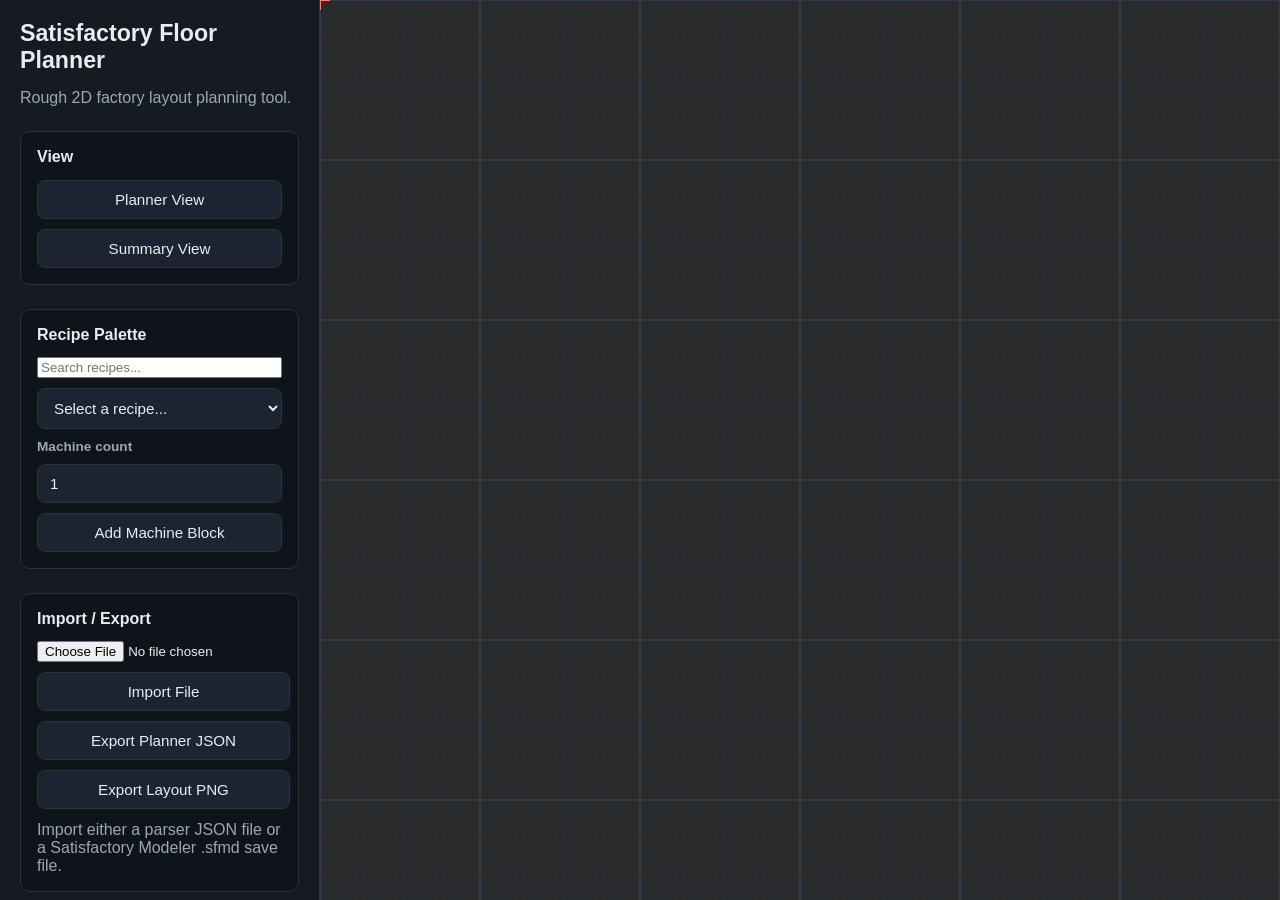
==== index.html @ 072538a0 "Added Machine count to recipe pallete" ====
<!DOCTYPE html>
<html lang="en">
<head>
  <meta charset="UTF-8" />
  <meta name="viewport" content="width=device-width, initial-scale=1.0" />
  <title>Satisfactory Floor Planner</title>

  <!-- Google Analytics -->
  <script async src="https://www.googletagmanager.com/gtag/js?id=G-T5HRJ5LG8W"></script>
  <script>
    window.dataLayer = window.dataLayer || [];
    function gtag(){dataLayer.push(arguments);}
    gtag('js', new Date());

    // debug_mode lets you see events instantly in GA DebugView
    gtag('config', 'G-T5HRJ5LG8W', { debug_mode: true });
  </script>

  <link rel="stylesheet" href="style.css" />
</head>
<body>
  <div id="app">
    <aside id="sidebar">
      <h1>Satisfactory Floor Planner</h1>
      <p class="subhead">Rough 2D factory layout planning tool.</p>

      <section class="panel">
        <h2>View</h2>
        <div class="machine-picker">
          <button id="plannerViewBtn" type="button">Planner View</button>
          <button id="summaryViewBtn" type="button">Summary View</button>
        </div>
      </section>

      <section class="panel">
        <h2>Recipe Palette</h2>
        <div class="machine-picker">
          <input
            id="recipeSearch"
            type="text"
            placeholder="Search recipes..."
            autocomplete="off"
          />

          <select id="machineSelect"></select>

          <label class="field-label" for="machineCountInput">Machine count</label>
          <input
            id="machineCountInput"
            type="number"
            min="1"
            step="1"
            value="1"
          />

          <button id="addMachineBtn" type="button">Add Machine Block</button>
        </div>
      </section>

      <section class="panel">
        <h2>Import / Export</h2>
        <div class="machine-picker">
          <input id="importFactoryFile" type="file" accept=".sfmd,.json" />
          <button id="importFactoryBtn" type="button">Import File</button>
          <button id="exportPlannerBtn" type="button">Export Planner JSON</button>
          <button id="exportLayoutPngBtn" type="button">Export Layout PNG</button>
        </div>
        <p class="subhead" style="margin-top: 12px; margin-bottom: 0;">
          Import either a parser JSON file or a Satisfactory Modeler .sfmd save file.
        </p>
      </section>

      <section class="panel">
        <h2>Controls</h2>
        <ul>
          <li>Mouse wheel: Zoom</li>
          <li>Middle mouse drag: Pan</li>
          <li>Left drag: Move machine or selected machines</li>
          <li>R: Rotate selected machine or selected machines</li>
          <li>Delete / Backspace: Remove selected machine</li>
        </ul>
      </section>

      <section class="panel">
        <h2>Selected</h2>
        <div id="selectedInfo">None</div>
      </section>
    </aside>

    <main id="workspace">
      <canvas id="plannerCanvas"></canvas>

      <div id="summaryView">
        <section class="panel">
          <h2>Summary</h2>
          <div id="summaryCards" class="summary-cards"></div>
        </section>

        <section class="panel">
          <h2>Recipe Blocks</h2>
          <div class="table-wrap">
            <table id="summaryTable">
              <thead>
                <tr>
                  <th>Recipe</th>
                  <th>Machine</th>
                  <th>Exact Machines</th>
                  <th>Rounded</th>
                  <th>Per-Machine Footprint</th>
                  <th>Block Layout</th>
                  <th>Estimated Block Size</th>
                </tr>
              </thead>
              <tbody></tbody>
            </table>
          </div>
        </section>

        <section class="panel">
          <h2>Layout Preview</h2>
          <p class="subhead">One rectangle = one grouped machine block.</p>
          <canvas id="summaryPreviewCanvas" width="1400" height="2000"></canvas>
        </section>
      </div>
    </main>
  </div>

  <script src="app.js"></script>

  <script>
    const exportPlannerBtn = document.getElementById("exportPlannerBtn");
    const exportLayoutPngBtn = document.getElementById("exportLayoutPngBtn");

    if (exportPlannerBtn) {
      exportPlannerBtn.addEventListener("click", () => {
        if (typeof gtag === "function") {
          console.log("GA event fired: export_planner_json");
          gtag("event", "export_planner_json");
        } else {
          console.error("GA NOT LOADED");
        }

        if (!window.getPlannerState) {
          console.error("getPlannerState not found");
          return;
        }

        const data = window.getPlannerState();

        const blob = new Blob([JSON.stringify(data, null, 2)], {
          type: "application/json"
        });

        const url = URL.createObjectURL(blob);

        const a = document.createElement("a");
        a.href = url;
        a.download = "planner_layout.json";
        a.click();

        URL.revokeObjectURL(url);
      });
    }

    if (exportLayoutPngBtn) {
      exportLayoutPngBtn.addEventListener("click", () => {
        if (typeof gtag === "function") {
          console.log("GA event fired: export_layout_png");
          gtag("event", "export_layout_png");
        } else {
          console.error("GA NOT LOADED");
        }

        if (typeof exportLayoutPng === "function") {
          exportLayoutPng();
        } else {
          console.error("exportLayoutPng function not found in app.js");
        }
      });
    }
  </script>
</body>
</html>
---- style.css ----
* {
  box-sizing: border-box;
}

html,
body {
  margin: 0;
  width: 100%;
  height: 100%;
  overflow: hidden;
  font-family: Arial, sans-serif;
  background: #11161d;
  color: #e6edf3;
}

#app {
  display: flex;
  width: 100%;
  height: 100%;
}

#sidebar {
  width: 320px;
  min-width: 320px;
  max-width: 320px;
  background: #161b22;
  border-right: 1px solid #2d333b;
  padding: 20px;
  overflow-y: auto;
}

#sidebar h1 {
  margin-top: 0;
  margin-bottom: 8px;
  font-size: 1.45rem;
  line-height: 1.15;
}

.subhead {
  color: #9da7b3;
  margin-bottom: 24px;
}

.panel {
  margin-bottom: 24px;
  padding: 16px;
  background: #0f141a;
  border: 1px solid #2d333b;
  border-radius: 10px;
}

.panel h2 {
  margin-top: 0;
  font-size: 1rem;
}

.machine-palette {
  display: grid;
  grid-template-columns: 1fr;
  gap: 10px;
}

.machine-btn {
  width: 100%;
  padding: 10px 12px;
  border: 1px solid #2d333b;
  border-radius: 8px;
  background: #1b2430;
  color: #e6edf3;
  text-align: left;
  cursor: pointer;
  transition: background 0.15s ease, border-color 0.15s ease;
}

.machine-btn:hover {
  background: #243041;
  border-color: #3d4c60;
}

.machine-btn .machine-name {
  display: block;
  font-size: 0.95rem;
  font-weight: 700;
  margin-bottom: 4px;
}

.machine-btn .machine-size {
  display: block;
  font-size: 0.82rem;
  color: #9da7b3;
}
.field-label {
  color: #9da7b3;
  font-size: 0.85rem;
  font-weight: 700;
}

.machine-picker input[type="number"] {
  width: 100%;
  padding: 10px 12px;
  border: 1px solid #2d333b;
  border-radius: 8px;
  background: #1b2430;
  color: #e6edf3;
  font-size: 0.95rem;
}

.machine-picker input[type="number"]:hover,
.machine-picker input[type="number"]:focus {
  background: #243041;
  border-color: #3d4c60;
  outline: none;
}
ul {
  padding-left: 18px;
  margin-bottom: 0;
}

li {
  margin-bottom: 8px;
  color: #c3ccd5;
}

#workspace {
  position: relative;
  flex: 1;
  overflow: hidden;
  background: #0b0f14;
}
#plannerCanvas {
  display: block;
  width: 100%;
  height: 100%;
  cursor: default;
}

.machine-picker {
  display: grid;
  grid-template-columns: 1fr;
  gap: 10px;
}

.machine-picker select,
.machine-picker button {
  width: 100%;
  padding: 10px 12px;
  border: 1px solid #2d333b;
  border-radius: 8px;
  background: #1b2430;
  color: #e6edf3;
  font-size: 0.95rem;
}

.machine-picker select {
  cursor: pointer;
}

.machine-picker button {
  cursor: pointer;
  text-align: center;
}

.machine-picker select:hover,
.machine-picker button:hover {
  background: #243041;
  border-color: #3d4c60;
}
#summaryView {
  display: none;
  height: 100%;
  overflow-y: auto;
  overflow-x: hidden;
  padding: 24px;
}

.summary-cards {
  display: grid;
  grid-template-columns: repeat(auto-fit, minmax(180px, 1fr));
  gap: 12px;
}

.summary-card {
  background: #1b2430;
  border: 1px solid #2d333b;
  border-radius: 10px;
  padding: 14px;
}

.summary-card .label {
  color: #9da7b3;
  font-size: 0.9rem;
  margin-bottom: 8px;
}

.summary-card .value {
  font-size: 1.6rem;
  font-weight: 700;
}

.table-wrap {
  overflow-x: auto;
}

#summaryPreviewCanvas {
  display: block;
  width: 100%;
  max-width: 100%;
  border: 1px solid #2d333b;
  border-radius: 8px;
  background: #0c1117;
}
@media print {
  html,
  body {
    overflow: visible !important;
    background: #ffffff !important;
    color: #000000 !important;
  }

  #sidebar,
  #plannerCanvas {
    display: none !important;
  }

  #workspace {
    overflow: visible !important;
    background: #ffffff !important;
  }

  #summaryView {
    display: block !important;
    padding: 0 !important;
    overflow: visible !important;
  }

  .panel {
    background: #ffffff !important;
    color: #000000 !important;
    border: 1px solid #cccccc !important;
    break-inside: avoid;
    page-break-inside: avoid;
  }

  .summary-card,
  #summaryPreviewCanvas,
  table,
  th,
  td {
    color: #000000 !important;
  }

  #summaryPreviewCanvas {
    border: 1px solid #cccccc !important;
    max-width: 100% !important;
    height: auto !important;
  }

  a,
  button,
  input,
  select {
    display: none !important;
  }
}
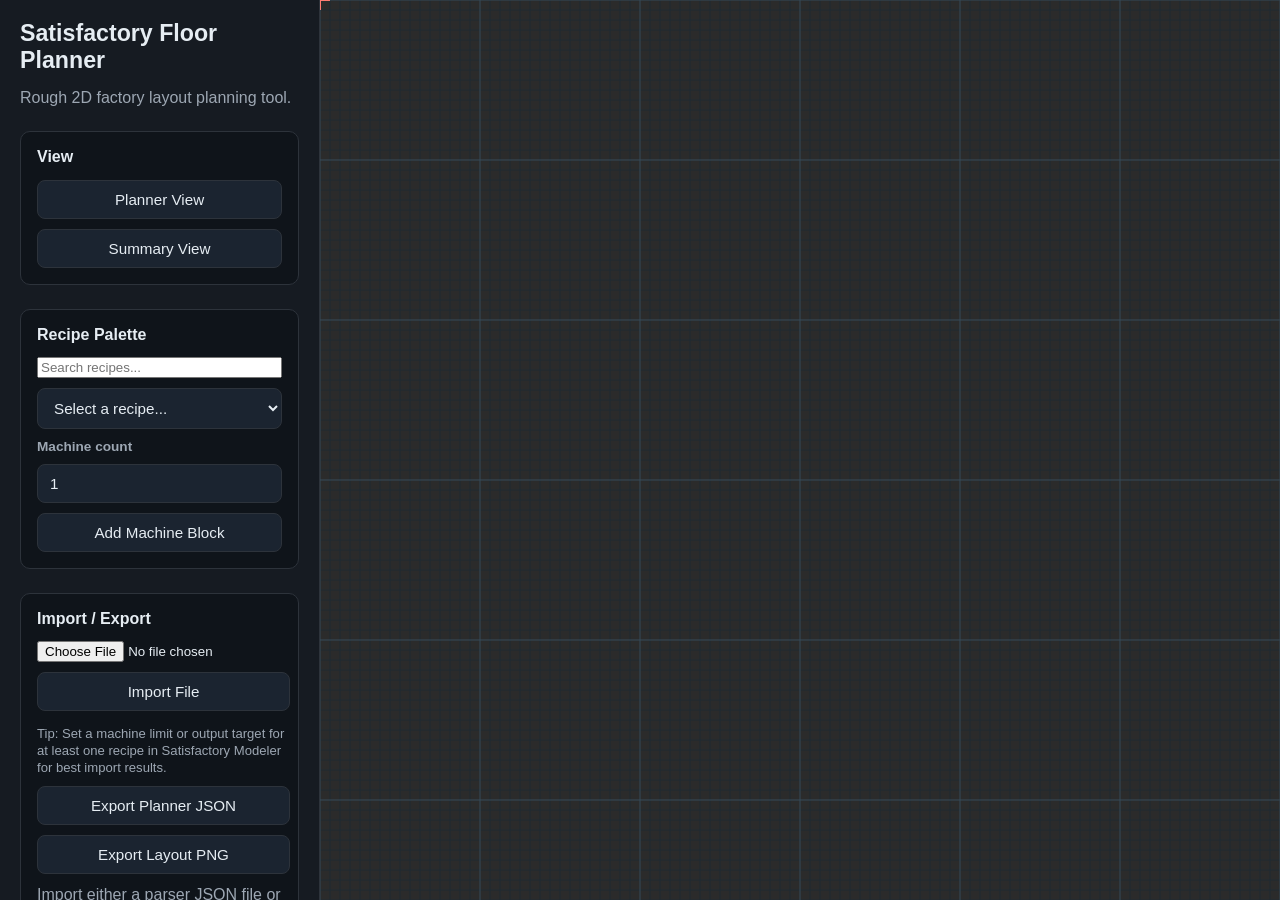
==== commit cba15fb6: "adding uploader tooltip" ====
--- a/index.html
+++ b/index.html
@@ -61,10 +61,29 @@
         <h2>Import / Export</h2>
         <div class="machine-picker">
           <input id="importFactoryFile" type="file" accept=".sfmd,.json" />
-          <button id="importFactoryBtn" type="button">Import File</button>
+
+          <div class="tooltip-wrap">
+            <button
+              id="importFactoryBtn"
+              type="button"
+              title="For best results, manually set a machine limit or output target for at least one recipe in Satisfactory Modeler before exporting."
+            >
+              Import File
+            </button>
+
+            <div class="tooltip-text">
+              For best results, manually set a machine limit or output target for at least one recipe in Satisfactory Modeler before exporting.
+            </div>
+          </div>
+
+          <p class="import-hint">
+            Tip: Set a machine limit or output target for at least one recipe in Satisfactory Modeler for best import results.
+          </p>
+
           <button id="exportPlannerBtn" type="button">Export Planner JSON</button>
           <button id="exportLayoutPngBtn" type="button">Export Layout PNG</button>
         </div>
+
         <p class="subhead" style="margin-top: 12px; margin-bottom: 0;">
           Import either a parser JSON file or a Satisfactory Modeler .sfmd save file.
         </p>
--- a/style.css
+++ b/style.css
@@ -151,6 +151,44 @@
   font-size: 0.95rem;
 }
 
+.import-hint {
+  margin: 4px 0 0;
+  color: #9da7b3;
+  font-size: 0.82rem;
+  line-height: 1.3;
+}
+
+.tooltip-wrap {
+  position: relative;
+  width: 100%;
+}
+
+.tooltip-wrap button {
+  width: 100%;
+}
+
+.tooltip-text {
+  display: none;
+  position: absolute;
+  left: 0;
+  top: calc(100% + 6px);
+  z-index: 20;
+  width: 100%;
+  padding: 10px 12px;
+  border: 1px solid #3d4c60;
+  border-radius: 8px;
+  background: #0f141a;
+  color: #e6edf3;
+  font-size: 0.82rem;
+  line-height: 1.35;
+  box-shadow: 0 6px 18px rgba(0, 0, 0, 0.35);
+}
+
+.tooltip-wrap:hover .tooltip-text,
+.tooltip-wrap:focus-within .tooltip-text {
+  display: block;
+}
+
 .machine-picker select {
   cursor: pointer;
 }
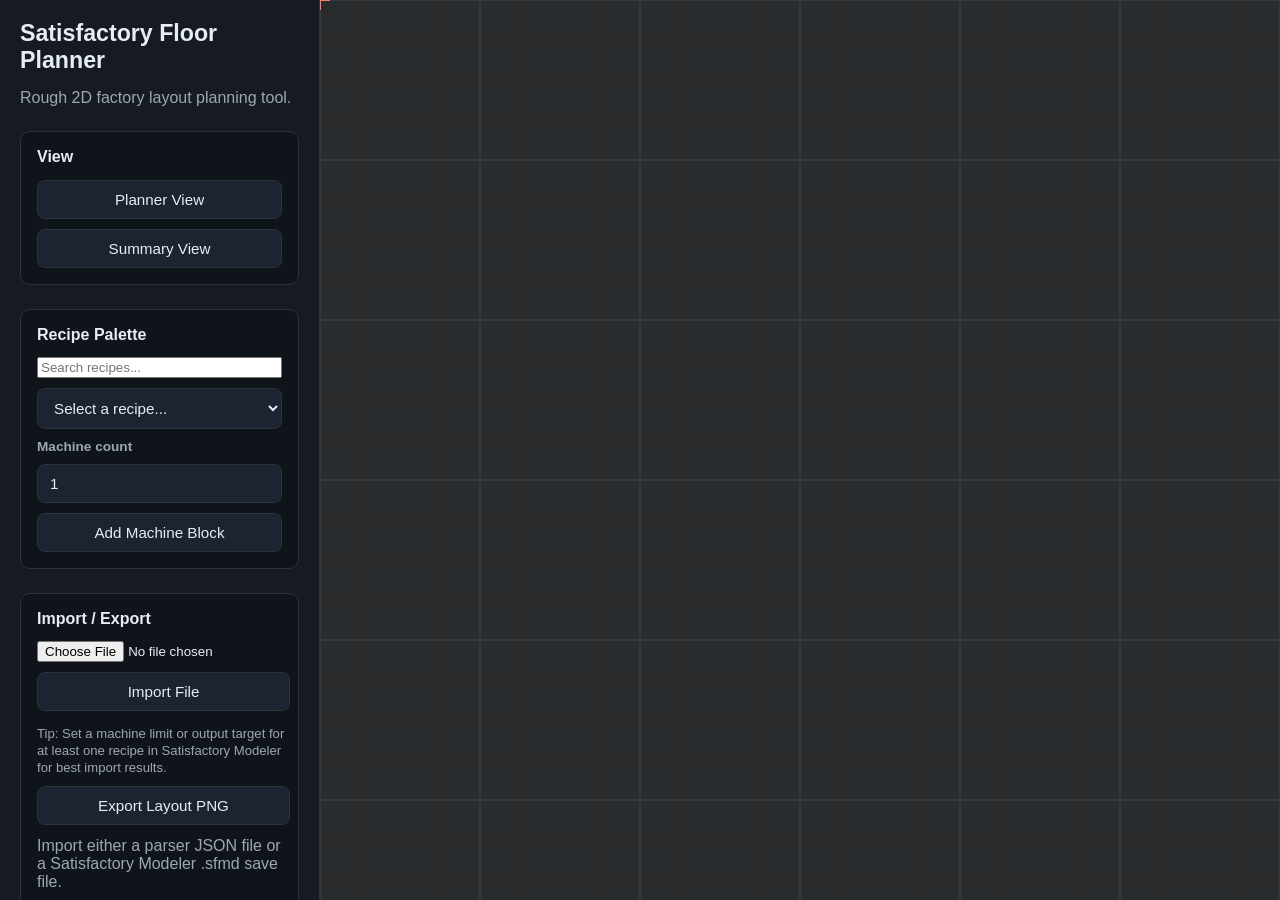
==== commit 47f028ea: "removing export json for now" ====
--- a/index.html
+++ b/index.html
@@ -79,8 +79,6 @@
           <p class="import-hint">
             Tip: Set a machine limit or output target for at least one recipe in Satisfactory Modeler for best import results.
           </p>
-
-          <button id="exportPlannerBtn" type="button">Export Planner JSON</button>
           <button id="exportLayoutPngBtn" type="button">Export Layout PNG</button>
         </div>
 
@@ -147,40 +145,7 @@
   <script src="app.js"></script>
 
   <script>
-    const exportPlannerBtn = document.getElementById("exportPlannerBtn");
     const exportLayoutPngBtn = document.getElementById("exportLayoutPngBtn");
-
-    if (exportPlannerBtn) {
-      exportPlannerBtn.addEventListener("click", () => {
-        if (typeof gtag === "function") {
-          console.log("GA event fired: export_planner_json");
-          gtag("event", "export_planner_json");
-        } else {
-          console.error("GA NOT LOADED");
-        }
-
-        if (!window.getPlannerState) {
-          console.error("getPlannerState not found");
-          return;
-        }
-
-        const data = window.getPlannerState();
-
-        const blob = new Blob([JSON.stringify(data, null, 2)], {
-          type: "application/json"
-        });
-
-        const url = URL.createObjectURL(blob);
-
-        const a = document.createElement("a");
-        a.href = url;
-        a.download = "planner_layout.json";
-        a.click();
-
-        URL.revokeObjectURL(url);
-      });
-    }
-
     if (exportLayoutPngBtn) {
       exportLayoutPngBtn.addEventListener("click", () => {
         if (typeof gtag === "function") {
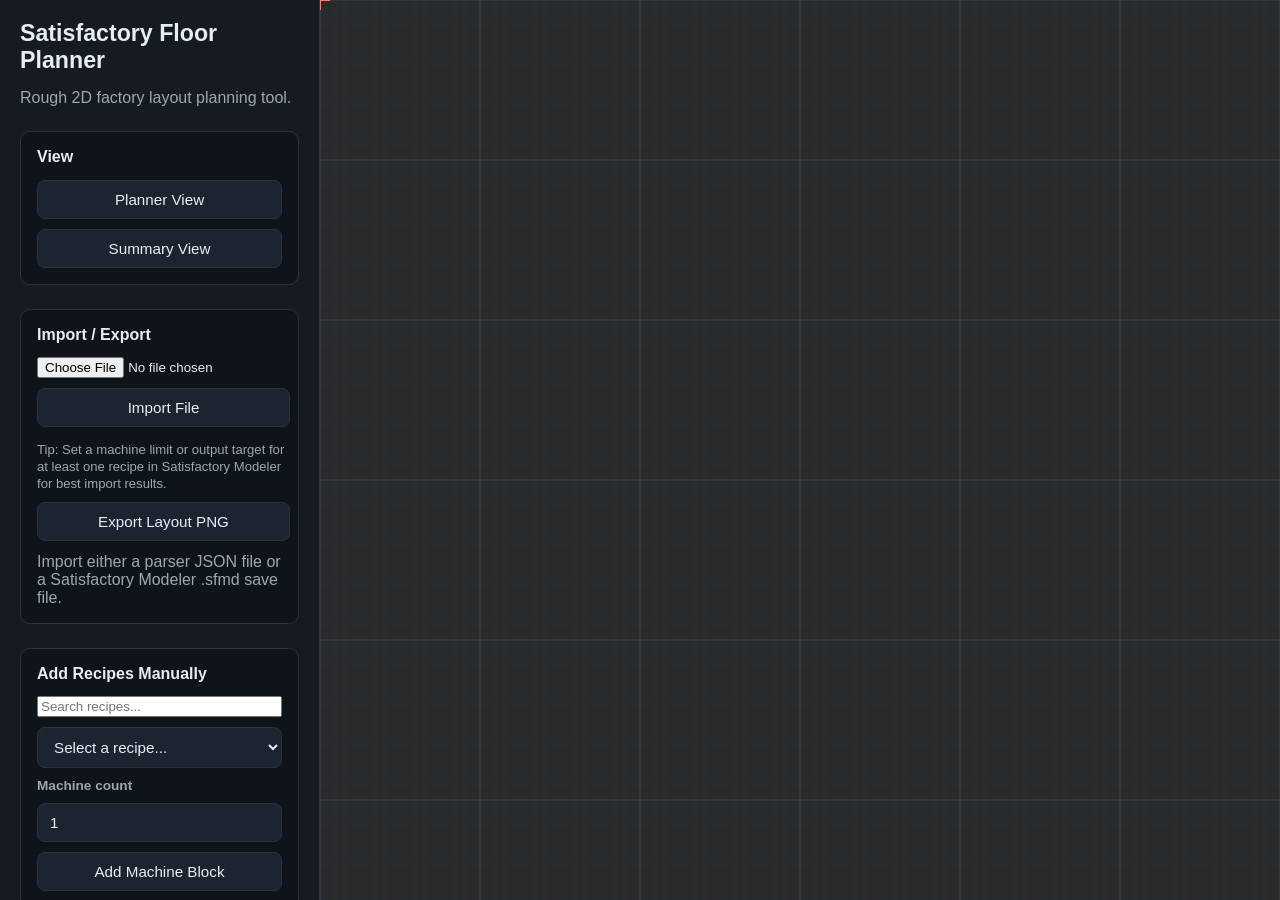
==== commit 6071b4c4: "reordering sidebar" ====
--- a/index.html
+++ b/index.html
@@ -33,7 +33,38 @@
       </section>
 
       <section class="panel">
-        <h2>Recipe Palette</h2>
+        <h2>Import / Export</h2>
+        <div class="machine-picker">
+          <input id="importFactoryFile" type="file" accept=".sfmd,.json" />
+
+          <div class="tooltip-wrap">
+            <button
+              id="importFactoryBtn"
+              type="button"
+              title="For best results, manually set a machine limit or output target for at least one recipe in Satisfactory Modeler before exporting."
+            >
+              Import File
+            </button>
+
+            <div class="tooltip-text">
+              For best results, manually set a machine limit or output target for at least one recipe in Satisfactory Modeler before exporting.
+            </div>
+          </div>
+
+          <p class="import-hint">
+            Tip: Set a machine limit or output target for at least one recipe in Satisfactory Modeler for best import results.
+          </p>
+
+          <button id="exportLayoutPngBtn" type="button">Export Layout PNG</button>
+        </div>
+
+        <p class="subhead" style="margin-top: 12px; margin-bottom: 0;">
+          Import either a parser JSON file or a Satisfactory Modeler .sfmd save file.
+        </p>
+      </section>
+
+      <section class="panel">
+        <h2>Add Recipes Manually</h2>
         <div class="machine-picker">
           <input
             id="recipeSearch"
@@ -55,36 +86,6 @@
 
           <button id="addMachineBtn" type="button">Add Machine Block</button>
         </div>
-      </section>
-
-      <section class="panel">
-        <h2>Import / Export</h2>
-        <div class="machine-picker">
-          <input id="importFactoryFile" type="file" accept=".sfmd,.json" />
-
-          <div class="tooltip-wrap">
-            <button
-              id="importFactoryBtn"
-              type="button"
-              title="For best results, manually set a machine limit or output target for at least one recipe in Satisfactory Modeler before exporting."
-            >
-              Import File
-            </button>
-
-            <div class="tooltip-text">
-              For best results, manually set a machine limit or output target for at least one recipe in Satisfactory Modeler before exporting.
-            </div>
-          </div>
-
-          <p class="import-hint">
-            Tip: Set a machine limit or output target for at least one recipe in Satisfactory Modeler for best import results.
-          </p>
-          <button id="exportLayoutPngBtn" type="button">Export Layout PNG</button>
-        </div>
-
-        <p class="subhead" style="margin-top: 12px; margin-bottom: 0;">
-          Import either a parser JSON file or a Satisfactory Modeler .sfmd save file.
-        </p>
       </section>
 
       <section class="panel">
@@ -146,6 +147,7 @@
 
   <script>
     const exportLayoutPngBtn = document.getElementById("exportLayoutPngBtn");
+
     if (exportLayoutPngBtn) {
       exportLayoutPngBtn.addEventListener("click", () => {
         if (typeof gtag === "function") {
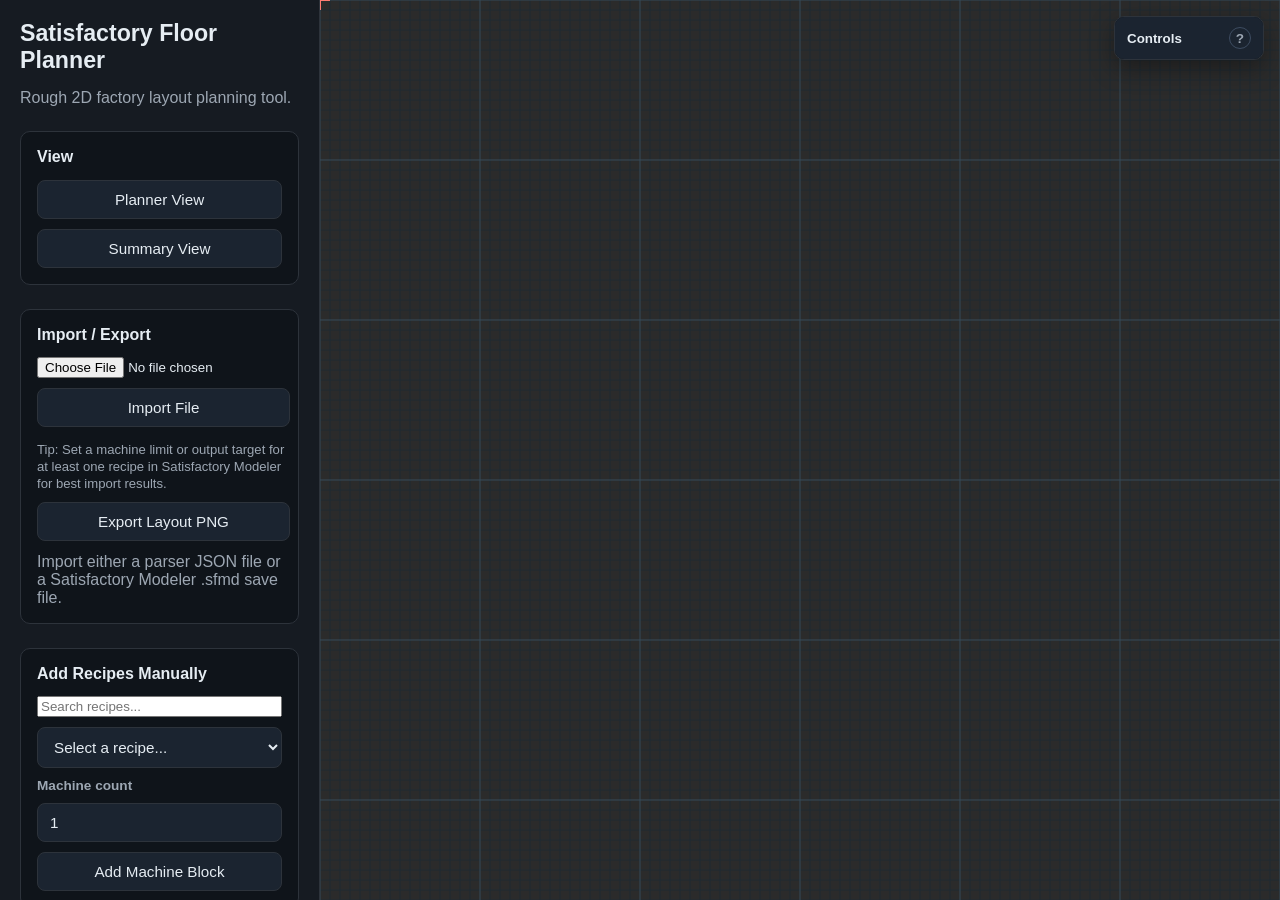
==== commit 4fda4474: "More sidebar changes" ====
--- a/index.html
+++ b/index.html
@@ -89,23 +89,29 @@
       </section>
 
       <section class="panel">
-        <h2>Controls</h2>
-        <ul>
-          <li>Mouse wheel: Zoom</li>
-          <li>Middle mouse drag: Pan</li>
-          <li>Left drag: Move machine or selected machines</li>
-          <li>R: Rotate selected machine or selected machines</li>
-          <li>Delete / Backspace: Remove selected machine</li>
-        </ul>
-      </section>
-
-      <section class="panel">
         <h2>Selected</h2>
         <div id="selectedInfo">None</div>
       </section>
     </aside>
 
     <main id="workspace">
+      <aside id="controlsHelp" class="floating-help collapsed">
+        <button id="controlsHelpToggle" type="button" aria-expanded="false">
+          Controls
+          <span class="floating-help-icon">?</span>
+        </button>
+
+        <div class="floating-help-body">
+          <ul>
+            <li><strong>Mouse wheel:</strong> Zoom</li>
+            <li><strong>Middle mouse drag:</strong> Pan</li>
+            <li><strong>Left drag:</strong> Move machine or selected machines</li>
+            <li><strong>R:</strong> Rotate selected machine or selected machines</li>
+            <li><strong>Delete / Backspace:</strong> Remove selected machine</li>
+          </ul>
+        </div>
+      </aside>
+
       <canvas id="plannerCanvas"></canvas>
 
       <div id="summaryView">
@@ -147,6 +153,8 @@
 
   <script>
     const exportLayoutPngBtn = document.getElementById("exportLayoutPngBtn");
+    const controlsHelp = document.getElementById("controlsHelp");
+    const controlsHelpToggle = document.getElementById("controlsHelpToggle");
 
     if (exportLayoutPngBtn) {
       exportLayoutPngBtn.addEventListener("click", () => {
@@ -164,6 +172,13 @@
         }
       });
     }
+
+    if (controlsHelp && controlsHelpToggle) {
+      controlsHelpToggle.addEventListener("click", () => {
+        const isCollapsed = controlsHelp.classList.toggle("collapsed");
+        controlsHelpToggle.setAttribute("aria-expanded", String(!isCollapsed));
+      });
+    }
   </script>
 </body>
 </html>
--- a/style.css
+++ b/style.css
@@ -229,7 +229,73 @@
   font-size: 0.9rem;
   margin-bottom: 8px;
 }
-
+.floating-help {
+  position: absolute;
+  top: 16px;
+  right: 16px;
+  z-index: 30;
+  width: 300px;
+  max-width: calc(100% - 32px);
+  background: rgba(15, 20, 26, 0.94);
+  border: 1px solid #2d333b;
+  border-radius: 10px;
+  box-shadow: 0 8px 24px rgba(0, 0, 0, 0.35);
+  overflow: hidden;
+}
+
+.floating-help button {
+  width: 100%;
+  display: flex;
+  align-items: center;
+  justify-content: space-between;
+  gap: 8px;
+  padding: 10px 12px;
+  border: 0;
+  background: #1b2430;
+  color: #e6edf3;
+  font-weight: 700;
+  cursor: pointer;
+}
+
+.floating-help button:hover {
+  background: #243041;
+}
+
+.floating-help-icon {
+  display: inline-flex;
+  align-items: center;
+  justify-content: center;
+  width: 22px;
+  height: 22px;
+  border: 1px solid #3d4c60;
+  border-radius: 999px;
+  font-size: 0.85rem;
+  color: #9da7b3;
+}
+
+.floating-help-body {
+  padding: 10px 14px 12px;
+}
+
+.floating-help-body ul {
+  margin: 0;
+  padding-left: 18px;
+}
+
+.floating-help-body li {
+  margin-bottom: 8px;
+  color: #c3ccd5;
+  font-size: 0.88rem;
+  line-height: 1.25;
+}
+
+.floating-help.collapsed {
+  width: 150px;
+}
+
+.floating-help.collapsed .floating-help-body {
+  display: none;
+}
 .summary-card .value {
   font-size: 1.6rem;
   font-weight: 700;
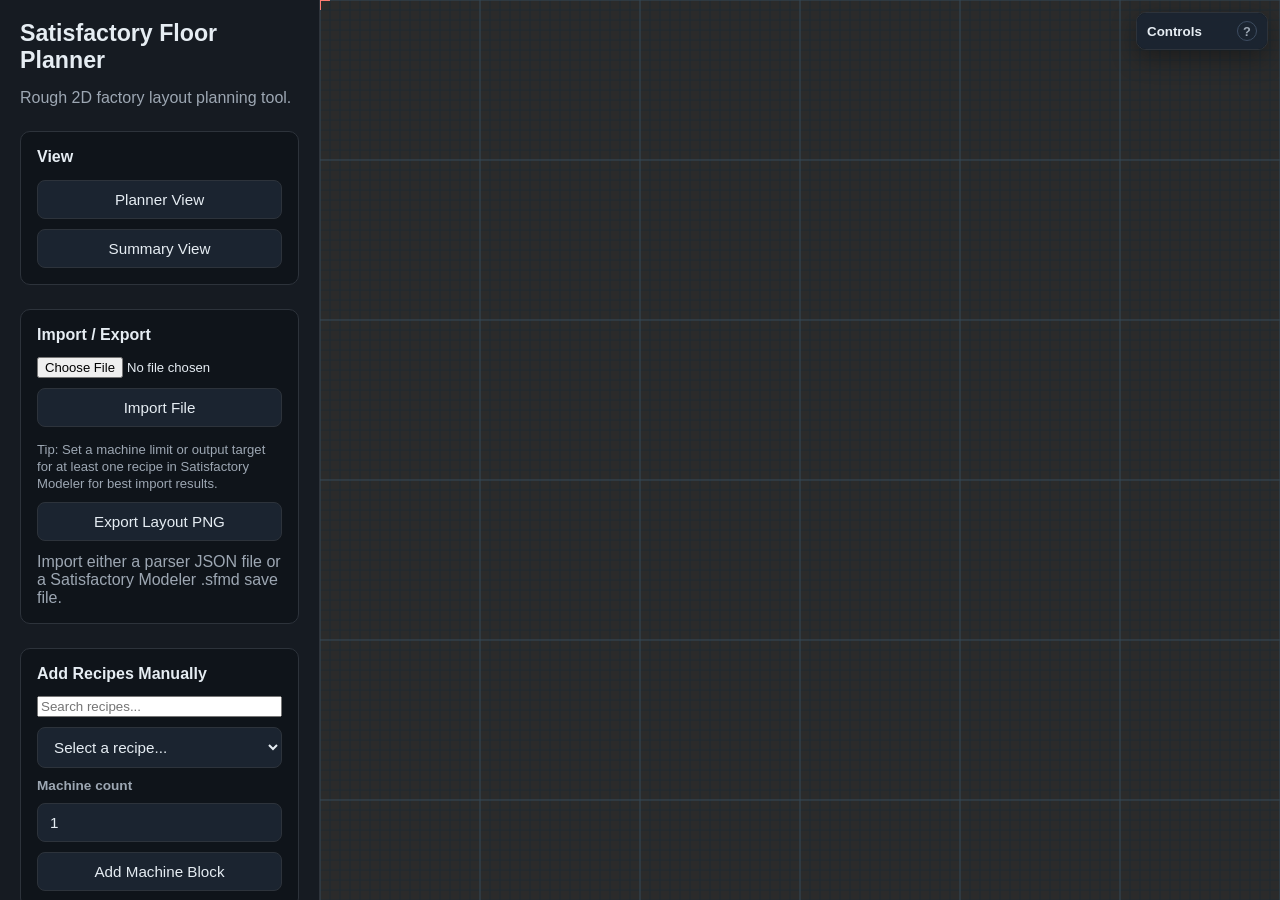
==== commit 23442a1c: "more fiddling with tooltips" ====
--- a/index.html
+++ b/index.html
@@ -97,7 +97,7 @@
     <main id="workspace">
       <aside id="controlsHelp" class="floating-help collapsed">
         <button id="controlsHelpToggle" type="button" aria-expanded="false">
-          Controls
+          <span>Controls</span>
           <span class="floating-help-icon">?</span>
         </button>
 
--- a/style.css
+++ b/style.css
@@ -365,4 +365,88 @@
   select {
     display: none !important;
   }
+}
+/* Keep sidebar controls from overflowing their panel at browser zoom levels */
+.machine-picker,
+.machine-picker > *,
+.panel,
+#sidebar input,
+#sidebar select,
+#sidebar button {
+  max-width: 100%;
+  min-width: 0;
+}
+
+#sidebar input[type="file"] {
+  width: 100%;
+  font-size: 0.82rem;
+}
+
+/* Floating controls help card */
+.floating-help {
+  position: absolute;
+  top: 12px;
+  right: 12px;
+  z-index: 30;
+  width: 300px;
+  max-width: calc(100% - 24px);
+  background: rgba(15, 20, 26, 0.96);
+  border: 1px solid #2d333b;
+  border-radius: 10px;
+  box-shadow: 0 8px 24px rgba(0, 0, 0, 0.35);
+  overflow: hidden;
+}
+
+.floating-help button {
+  width: 100%;
+  display: flex;
+  align-items: center;
+  justify-content: space-between;
+  gap: 8px;
+  padding: 8px 10px;
+  border: 0;
+  background: #1b2430;
+  color: #e6edf3;
+  font-weight: 700;
+  cursor: pointer;
+}
+
+.floating-help button:hover {
+  background: #243041;
+}
+
+.floating-help-icon {
+  display: inline-flex;
+  align-items: center;
+  justify-content: center;
+  width: 20px;
+  height: 20px;
+  border: 1px solid #3d4c60;
+  border-radius: 999px;
+  font-size: 0.8rem;
+  color: #9da7b3;
+}
+
+.floating-help-body {
+  padding: 10px 14px 12px;
+}
+
+.floating-help-body ul {
+  margin: 0;
+  padding-left: 18px;
+}
+
+.floating-help-body li {
+  margin-bottom: 8px;
+  color: #c3ccd5;
+  font-size: 0.88rem;
+  line-height: 1.25;
+}
+
+.floating-help.collapsed {
+  width: 132px;
+}
+
+.floating-help.collapsed .floating-help-body {
+  display: none;
 }
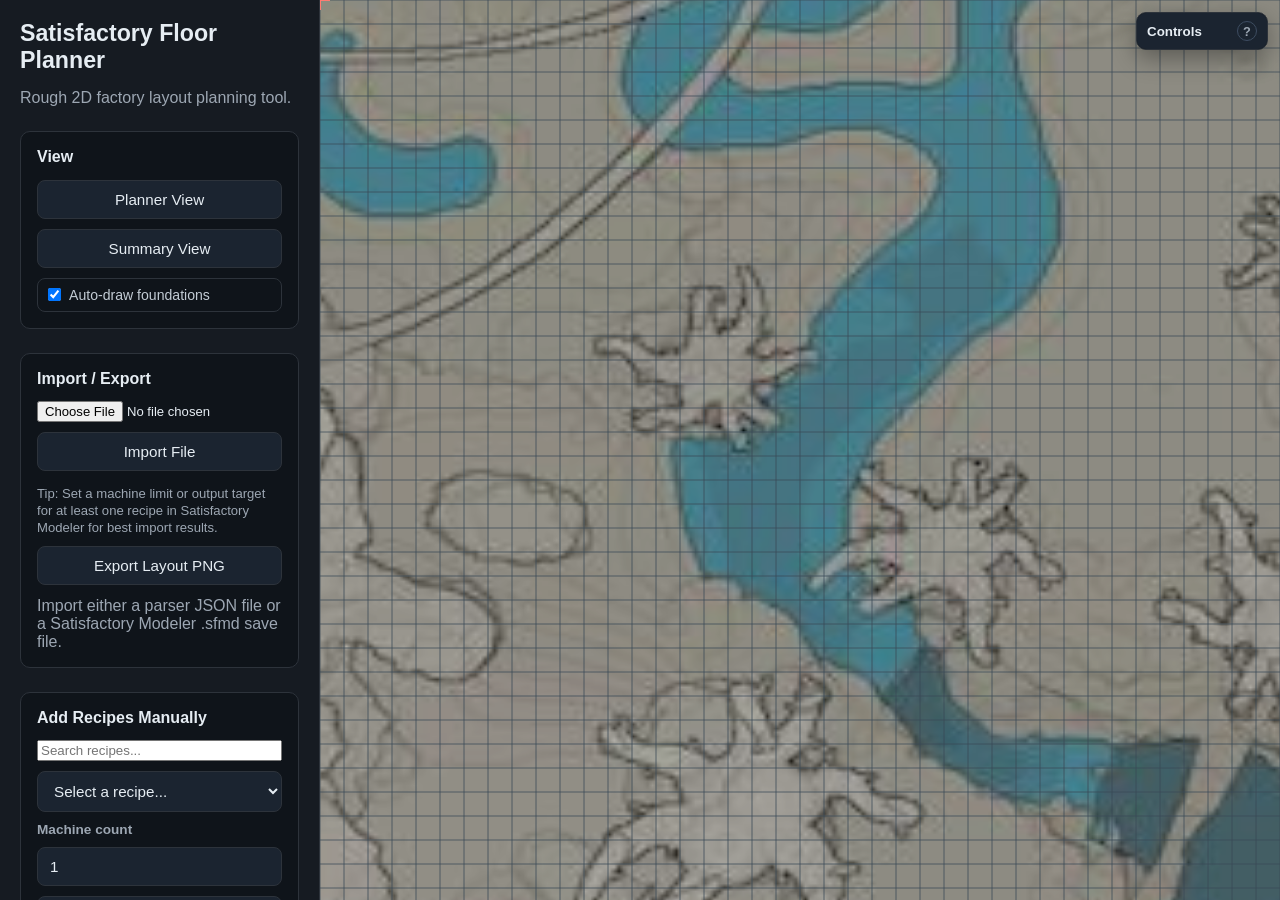
==== commit c4619f69: "Add diagonal rotation and manual foundation drawing" ====
--- a/index.html
+++ b/index.html
@@ -102,11 +102,24 @@
         </button>
 
         <div class="floating-help-body">
+          <div class="foundation-controls">
+            <button id="manualFoundationDrawBtn" type="button">Draw foundations</button>
+            <button id="rotateFoundationBtn" type="button">Rotate foundation 5°</button>
+            <button id="clearManualFoundationsBtn" type="button">Clear manual foundations</button>
+            <div class="foundation-angle-readout">
+              Foundation angle: <span id="foundationAngleValue">0°</span>
+            </div>
+          </div>
           <ul>
             <li><strong>Mouse wheel:</strong> Zoom</li>
             <li><strong>Middle mouse drag:</strong> Pan</li>
-            <li><strong>Left drag:</strong> Move machine or selected machines</li>
-            <li><strong>R:</strong> Rotate selected machine or selected machines</li>
+            <li><strong>Left drag machine:</strong> Move machine or selected machines</li>
+            <li><strong>Right drag:</strong> Select multiple machines</li>
+            <li><strong>R:</strong> Rotate selected machine/group by 5°</li>
+            <li><strong>Draw foundations mode:</strong></li>
+            <li>Left drag: Draw foundation line</li>
+            <li>Left + right drag: Draw foundation rectangle</li>
+            <li>Rotate Foundation button: Change foundation angle by 5°</li>
             <li><strong>Delete / Backspace:</strong> Remove selected machine</li>
           </ul>
         </div>
--- a/style.css
+++ b/style.css
@@ -366,6 +366,39 @@
     display: none !important;
   }
 }
+
+.foundation-controls {
+  display: grid;
+  grid-template-columns: 1fr;
+  gap: 8px;
+  margin-bottom: 10px;
+}
+
+.foundation-controls button {
+  width: 100%;
+  padding: 8px 10px;
+  border: 1px solid #2d333b;
+  border-radius: 8px;
+  background: #1b2430;
+  color: #e6edf3;
+  font-size: 0.88rem;
+  cursor: pointer;
+}
+
+.foundation-controls button:hover {
+  background: #243041;
+  border-color: #3d4c60;
+}
+
+.foundation-controls button.active {
+  border-color: #6fc2ff;
+  box-shadow: inset 0 0 0 1px #6fc2ff;
+}
+
+.foundation-angle-readout {
+  color: #c3ccd5;
+  font-size: 0.84rem;
+}
 /* Keep sidebar controls from overflowing their panel at browser zoom levels */
 .machine-picker,
 .machine-picker > *,
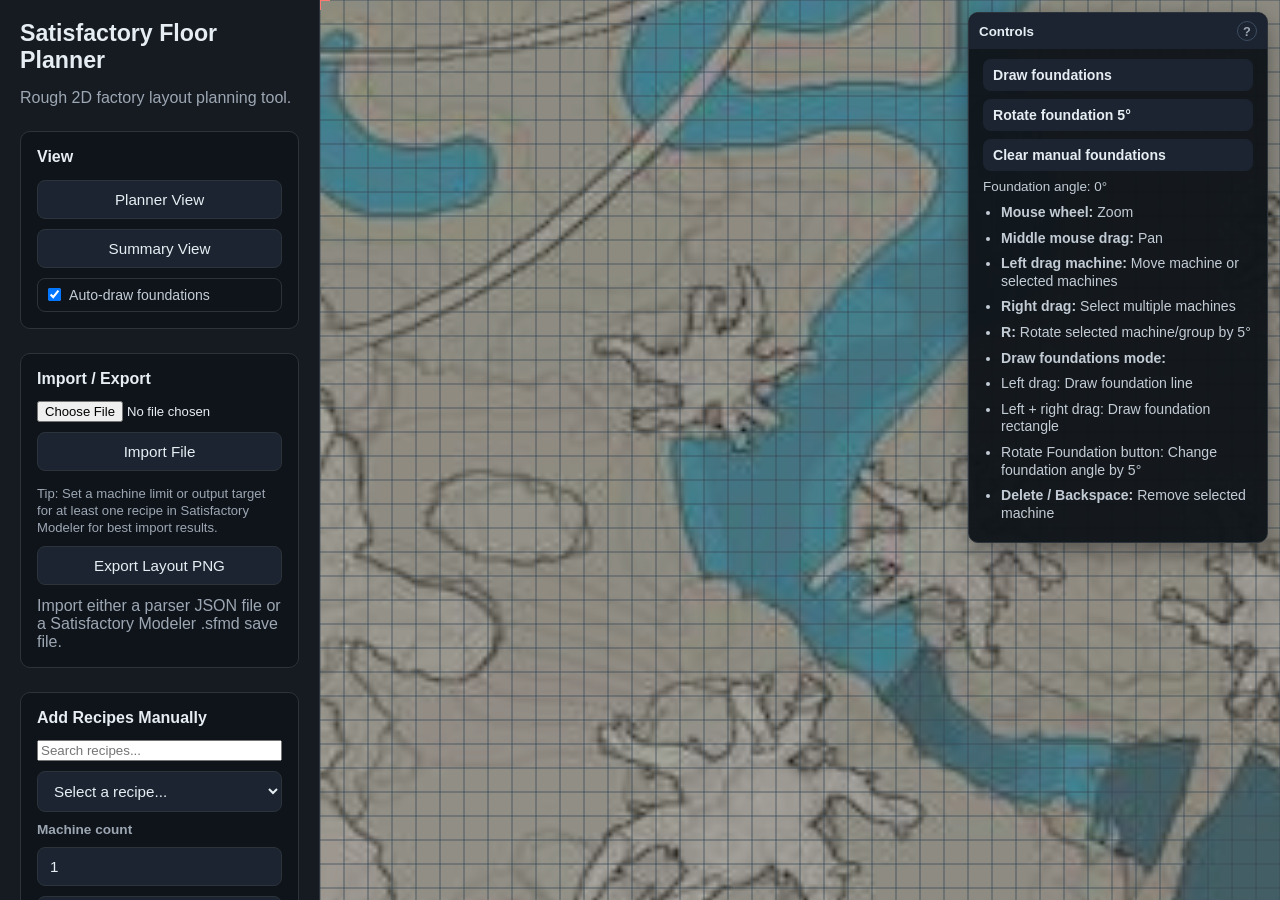
==== commit b6bc2f9f: "Start controls help expanded" ====
--- a/index.html
+++ b/index.html
@@ -95,8 +95,8 @@
     </aside>
 
     <main id="workspace">
-      <aside id="controlsHelp" class="floating-help collapsed">
-        <button id="controlsHelpToggle" type="button" aria-expanded="false">
+      <aside id="controlsHelp" class="floating-help">
+        <button id="controlsHelpToggle" type="button" aria-expanded="true">
           <span>Controls</span>
           <span class="floating-help-icon">?</span>
         </button>
